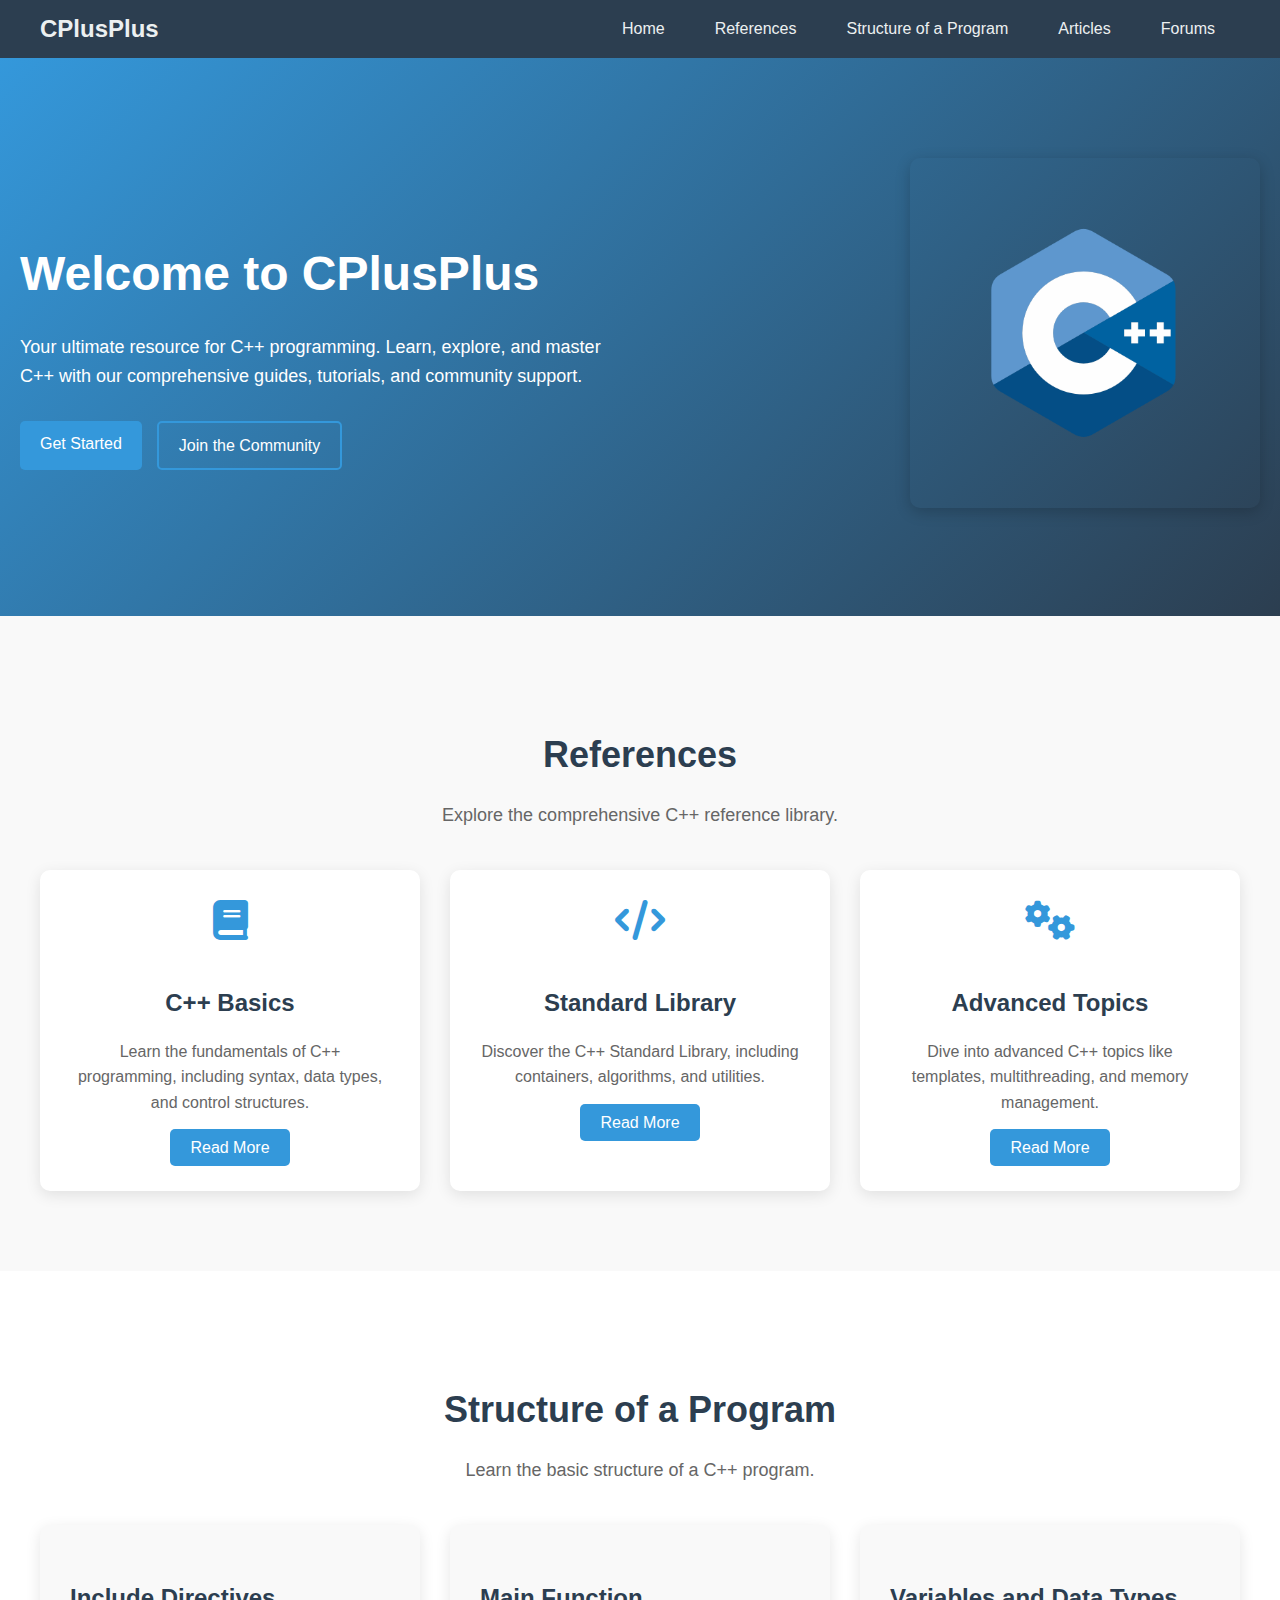
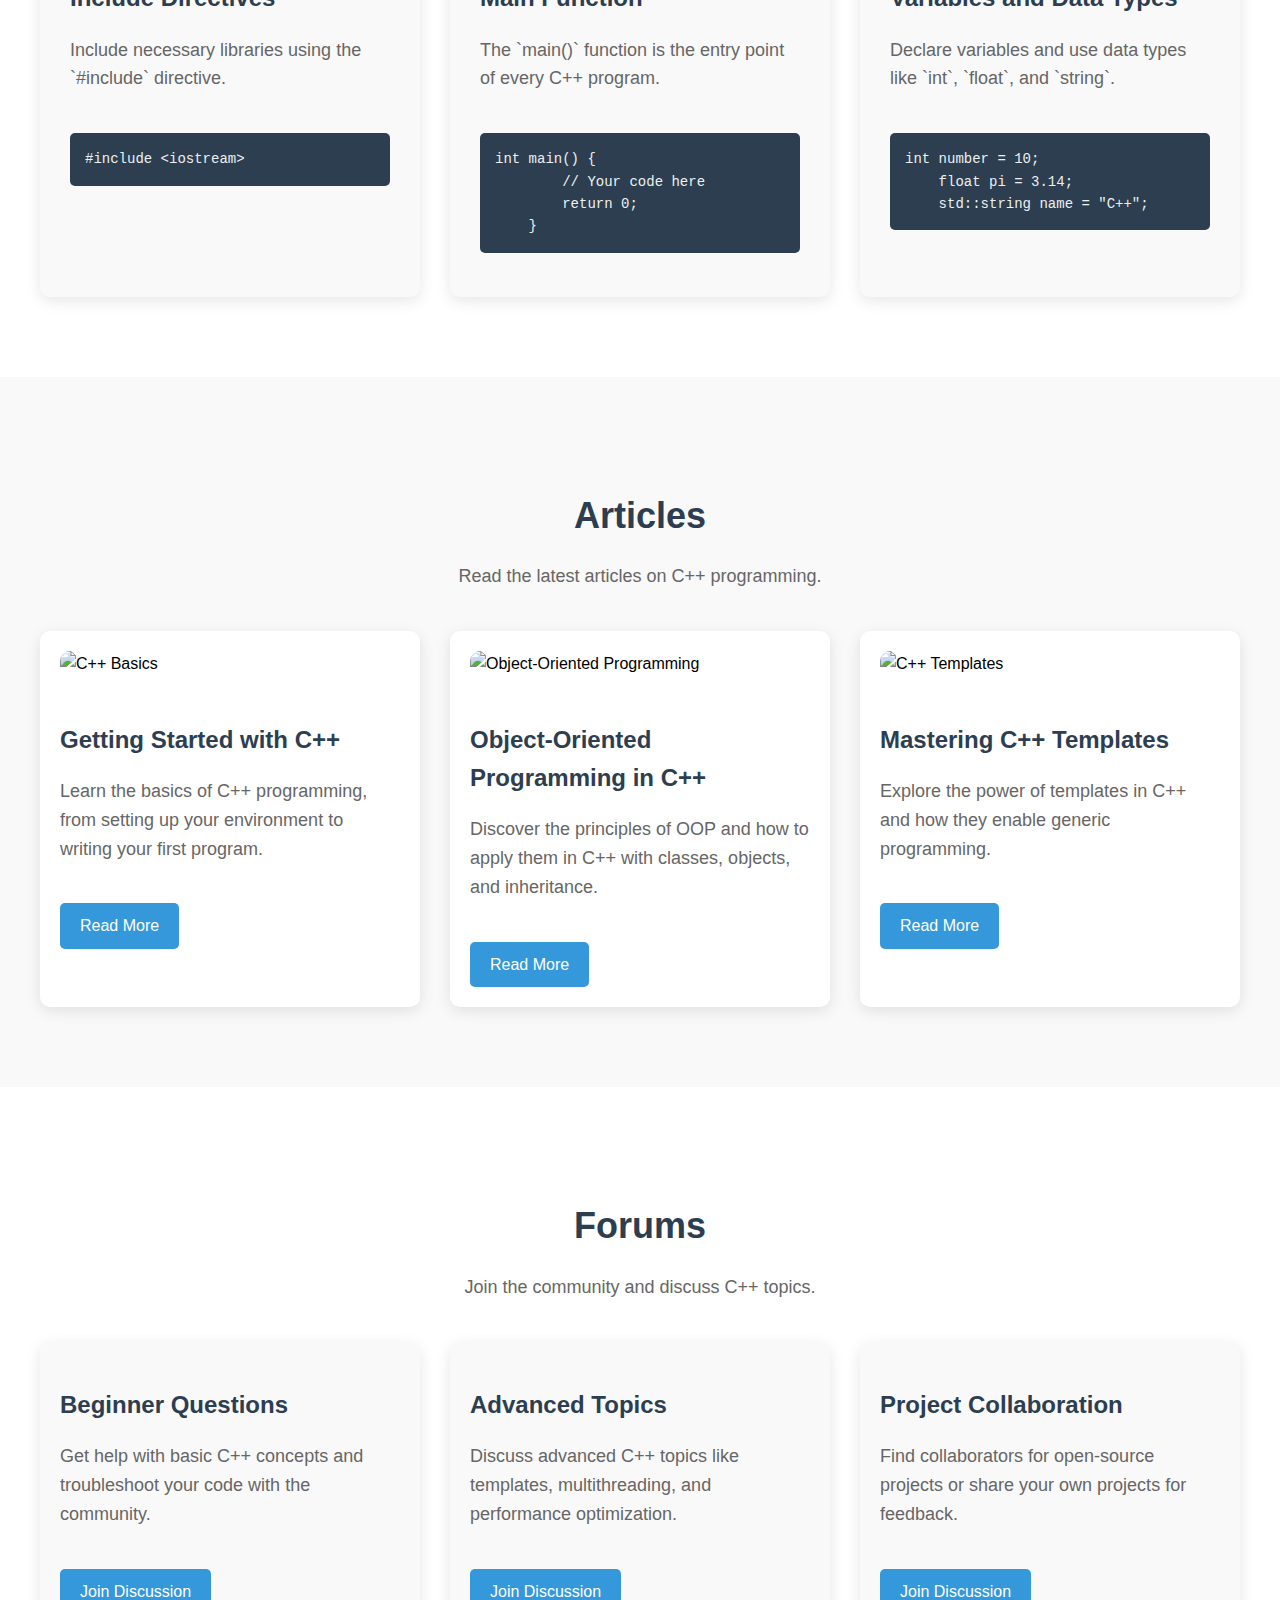
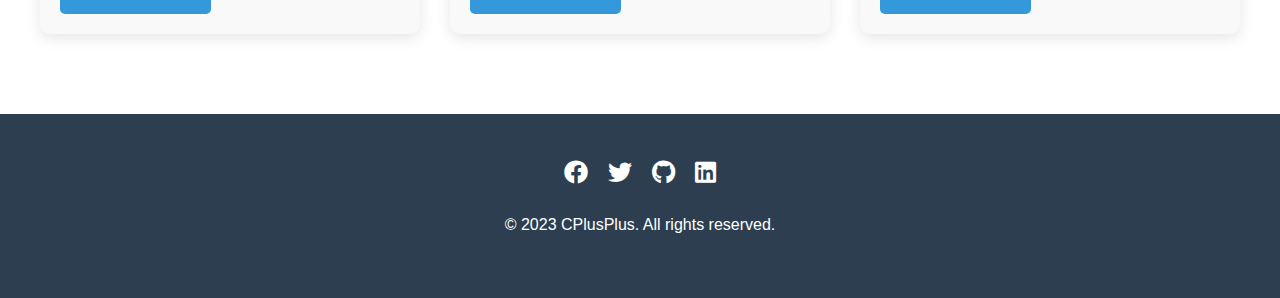
==== index.html @ 0ce4440e "updating the website" ====
<!DOCTYPE html>
<html lang="en">
<head>
    <meta charset="UTF-8">
    <meta name="viewport" content="width=device-width, initial-scale=1.0">
    <title>CPlusPlus Redesign</title>
    <link rel="stylesheet" href="https://cdnjs.cloudflare.com/ajax/libs/font-awesome/6.0.0-beta3/css/all.min.css">
    <link rel="stylesheet" href="style.css">
</head>
<body>
    <header>
        <nav>
            <div class="logo">CPlusPlus</div>
            <ul class="nav-links">
                <li><a href="#home">Home</a></li>
                <li><a href="#references">References</a></li>
                <li><a href="#structure">Structure of a Program</a></li>
                <li><a href="#articles">Articles</a></li>
                <li><a href="#forums">Forums</a></li>
            </ul>
        </nav>
    </header>

    <section id="home" class="hero">
        <div class="hero-content">
            <h1>Welcome to CPlusPlus</h1>
            <p>Your ultimate resource for C++ programming. Learn, explore, and master C++ with our comprehensive guides, tutorials, and community support.</p>
            <div class="cta-buttons">
                <a href="#references" class="btn">Get Started</a>
                <a href="#forums" class="btn btn-outline">Join the Community</a>
            </div>
        </div>
        <div class="hero-image">
            <img src="c-plus-plus-93c7ddd5cc.png" height="350px" width="350px" alt="C++ Programming">
        </div>
    </section>

    <section id="references" class="content">
        <h2>References</h2>
        <p class="subtitle">Explore the comprehensive C++ reference library.</p>
        <div class="reference-grid">
            <div class="reference-card">
                <i class="fas fa-book icon"></i>
                <h3>C++ Basics</h3>
                <p>Learn the fundamentals of C++ programming, including syntax, data types, and control structures.</p>
                <a href="#" class="btn">Read More</a>
            </div>
            <div class="reference-card">
                <i class="fas fa-code icon"></i>
                <h3>Standard Library</h3>
                <p>Discover the C++ Standard Library, including containers, algorithms, and utilities.</p>
                <a href="#" class="btn">Read More</a>
            </div>
            <div class="reference-card">
                <i class="fas fa-cogs icon"></i>
                <h3>Advanced Topics</h3>
                <p>Dive into advanced C++ topics like templates, multithreading, and memory management.</p>
                <a href="#" class="btn">Read More</a>
            </div>
        </div>
    </section>

    <section id="structure" class="content">
        <h2>Structure of a Program</h2>
        <p>Learn the basic structure of a C++ program.</p>
        <div class="structure-grid">
            <div class="structure-card">
                <h3>Include Directives</h3>
                <p>Include necessary libraries using the `#include` directive.</p>
                <pre><code>#include &lt;iostream&gt;</code></pre>
            </div>
            <div class="structure-card">
                <h3>Main Function</h3>
                <p>The `main()` function is the entry point of every C++ program.</p>
                <pre><code>int main() {
        // Your code here
        return 0;
    }</code></pre>
            </div>
            <div class="structure-card">
                <h3>Variables and Data Types</h3>
                <p>Declare variables and use data types like `int`, `float`, and `string`.</p>
                <pre><code>int number = 10;
    float pi = 3.14;
    std::string name = "C++";</code></pre>
            </div>
        </div>
    </section>

    <section id="articles" class="content">
        <h2>Articles</h2>
        <p>Read the latest articles on C++ programming.</p>
        <div class="articles-grid">
            <div class="article-card">
                <img src="https://via.placeholder.com/400x200" alt="C++ Basics">
                <h3>Getting Started with C++</h3>
                <p>Learn the basics of C++ programming, from setting up your environment to writing your first program.</p>
                <a href="#">Read More</a>
            </div>
            <div class="article-card">
                <img src="https://via.placeholder.com/400x200" alt="Object-Oriented Programming">
                <h3>Object-Oriented Programming in C++</h3>
                <p>Discover the principles of OOP and how to apply them in C++ with classes, objects, and inheritance.</p>
                <a href="#">Read More</a>
            </div>
            <div class="article-card">
                <img src="https://via.placeholder.com/400x200" alt="C++ Templates">
                <h3>Mastering C++ Templates</h3>
                <p>Explore the power of templates in C++ and how they enable generic programming.</p>
                <a href="#">Read More</a>
            </div>
        </div>
    </section>

    <section id="forums" class="content">
        <h2>Forums</h2>
        <p>Join the community and discuss C++ topics.</p>
        <div class="forums-grid">
            <div class="forum-card">
                <h3>Beginner Questions</h3>
                <p>Get help with basic C++ concepts and troubleshoot your code with the community.</p>
                <a href="#">Join Discussion</a>
            </div>
            <div class="forum-card">
                <h3>Advanced Topics</h3>
                <p>Discuss advanced C++ topics like templates, multithreading, and performance optimization.</p>
                <a href="#">Join Discussion</a>
            </div>
            <div class="forum-card">
                <h3>Project Collaboration</h3>
                <p>Find collaborators for open-source projects or share your own projects for feedback.</p>
                <a href="#">Join Discussion</a>
            </div>
        </div>
    </section>

    <button id="scrollToTopBtn" title="Go to top"><i class="fas fa-arrow-up"></i></button>

    <footer>
        <div class="social-icons">
            <a href="https://facebook.com" target="_blank" aria-label="Facebook"><i class="fab fa-facebook"></i></a>
            <a href="https://twitter.com" target="_blank" aria-label="Twitter"><i class="fab fa-twitter"></i></a>
            <a href="https://github.com" target="_blank" aria-label="GitHub"><i class="fab fa-github"></i></a>
            <a href="https://linkedin.com" target="_blank" aria-label="LinkedIn"><i class="fab fa-linkedin"></i></a>
        </div>
        <p>&copy; 2023 CPlusPlus. All rights reserved.</p>
    </footer>

    <script src="script.js"></script>
</body>
</html>
---- style.css ----
body {
    font-family: Arial, sans-serif;
    margin: 0;
    padding: 0;
    line-height: 1.6;
}

/* Header Styles */
header {
    background: #2c3e50;
    color: #fff;
    padding: 10px 20px;
    box-shadow: 0 2px 5px rgba(0, 0, 0, 0.1);
}

nav {
    display: flex;
    justify-content: space-between;
    align-items: center;
    max-width: 1200px;
    margin: 0 auto;
}

.logo {
    font-size: 24px;
    font-weight: bold;
    color: #ecf0f1;
}

.nav-links {
    list-style: none;
    display: flex;
    margin: 0;
    padding: 0;
}

.nav-links li {
    margin: 0 15px;
}

.nav-links a {
    color: #ecf0f1;
    text-decoration: none;
    font-size: 16px;
    padding: 5px 10px;
    transition: all 0.3s ease;
}

.nav-links a:hover {
    color: #3498db;
    background-color: rgba(255, 255, 255, 0.1);
    border-radius: 5px;
}

/* Hamburger Menu (Mobile) */
.hamburger {
    display: none;
    font-size: 24px;
    cursor: pointer;
}

/* Responsive Styles */
@media (max-width: 768px) {
    .nav-links {
        display: none;
        flex-direction: column;
        width: 100%;
        background: #2c3e50;
        position: absolute;
        top: 60px;
        left: 0;
    }

    .nav-links.active {
        display: flex;
    }

    .nav-links li {
        margin: 10px 0;
        text-align: center;
    }

    .hamburger {
        display: block;
    }
}

/* Hero Section Styles */
.hero {
    display: flex;
    justify-content: space-between;
    align-items: center;
    padding: 100px 20px;
    background: linear-gradient(135deg, #3498db, #2c3e50);
    color: #fff;
}

.hero-content {
    max-width: 600px;
}

.hero-content h1 {
    font-size: 48px;
    margin-bottom: 20px;
}

.hero-content p {
    font-size: 18px;
    margin-bottom: 30px;
}

.cta-buttons {
    display: flex;
    gap: 15px;
}

.btn {
    padding: 10px 20px;
    font-size: 16px;
    color: #fff;
    background-color: #3498db;
    border: none;
    border-radius: 5px;
    text-decoration: none;
    transition: all 0.3s ease;
}

.btn:hover {
    background-color: #2980b9;
}

.btn-outline {
    background-color: transparent;
    border: 2px solid #3498db;
}

.btn-outline:hover {
    background-color: #3498db;
    color: #fff;
}

.hero-image img {
    max-width: 100%;
    border-radius: 10px;
    box-shadow: 0 4px 15px rgba(0, 0, 0, 0.2);
}

/* Responsive Styles */
@media (max-width: 768px) {
    .hero {
        flex-direction: column;
        text-align: center;
        padding: 50px 20px;
    }

    .hero-content h1 {
        font-size: 36px;
    }

    .hero-content p {
        font-size: 16px;
    }

    .cta-buttons {
        flex-direction: column;
        align-items: center;
    }

    .hero-image {
        margin-top: 30px;
    }

    .nav-links {
        display: none;
        flex-direction: column;
        width: 100%;
        background: #2c3e50;
        position: absolute;
        top: 60px;
        left: 0;
    }

    .nav-links.active {
        display: flex;
    }

    .nav-links li {
        margin: 10px 0;
        text-align: center;
    }

    .hamburger {
        display: block;
    }
}

/* Content Section Styles */
.content {
    padding: 80px 20px;
    text-align: center;
    background-color: #f9f9f9;
}

.content h2 {
    font-size: 36px;
    margin-bottom: 10px;
    color: #2c3e50;
}

.content .subtitle {
    font-size: 18px;
    color: #666;
    margin-bottom: 40px;
}

/* Reference Grid Styles */
.reference-grid {
    display: grid;
    grid-template-columns: repeat(auto-fit, minmax(300px, 1fr));
    gap: 30px;
    max-width: 1200px;
    margin: 0 auto;
}

.reference-card {
    background: #fff;
    padding: 30px;
    border-radius: 10px;
    box-shadow: 0 4px 15px rgba(0, 0, 0, 0.1);
    transition: transform 0.3s ease, box-shadow 0.3s ease;
    text-align: center;
}

.reference-card:hover {
    transform: translateY(-10px);
    box-shadow: 0 8px 20px rgba(0, 0, 0, 0.15);
}

.reference-card .icon {
    font-size: 40px;
    color: #3498db;
    margin-bottom: 20px;
}

.reference-card h3 {
    font-size: 24px;
    color: #2c3e50;
    margin-bottom: 15px;
}

.reference-card p {
    font-size: 16px;
    color: #666;
    margin-bottom: 20px;
}

.reference-card .btn {
    padding: 10px 20px;
    font-size: 16px;
    color: #fff;
    background-color: #3498db;
    border: none;
    border-radius: 5px;
    text-decoration: none;
    transition: background-color 0.3s ease;
}

.reference-card .btn:hover {
    background-color: #2980b9;
}

/* Responsive Styles */
@media (max-width: 768px) {
    .reference-grid {
        grid-template-columns: 1fr;
    }

    .content h2 {
        font-size: 28px;
    }

    .content .subtitle {
        font-size: 16px;
    }
}


/* Structure of a Program Section Styles */
#structure {
    padding: 80px 20px;
    background-color: #fff;
    text-align: center;
}

#structure h2 {
    font-size: 36px;
    color: #2c3e50;
    margin-bottom: 10px;
}

#structure p {
    font-size: 18px;
    color: #666;
    margin-bottom: 40px;
}

.structure-grid {
    display: grid;
    grid-template-columns: repeat(auto-fit, minmax(300px, 1fr));
    gap: 30px;
    max-width: 1200px;
    margin: 0 auto;
}

.structure-card {
    background: #f9f9f9;
    padding: 30px;
    border-radius: 10px;
    box-shadow: 0 4px 15px rgba(0, 0, 0, 0.1);
    transition: transform 0.3s ease, box-shadow 0.3s ease;
    text-align: left;
}

.structure-card:hover {
    transform: translateY(-10px);
    box-shadow: 0 8px 20px rgba(0, 0, 0, 0.15);
}

.structure-card h3 {
    font-size: 24px;
    color: #2c3e50;
    margin-bottom: 15px;
}

.structure-card p {
    font-size: 16px;
    color: #666;
    margin-bottom: 20px;
}

.structure-card pre {
    background: #2c3e50;
    color: #ecf0f1;
    padding: 15px;
    border-radius: 5px;
    font-family: 'Courier New', Courier, monospace;
    font-size: 14px;
    text-align: left;
    overflow-x: auto;
}

.structure-card pre code {
    display: block;
}

/* Responsive Styles */
@media (max-width: 768px) {
    #structure h2 {
        font-size: 28px;
    }

    #structure p {
        font-size: 16px;
    }

    .structure-grid {
        grid-template-columns: 1fr;
    }
}


/* Articles Section Styles */
#articles {
    padding: 80px 20px;
    background-color: #f9f9f9;
    text-align: center;
}

#articles h2 {
    font-size: 36px;
    color: #2c3e50;
    margin-bottom: 10px;
}

#articles p {
    font-size: 18px;
    color: #666;
    margin-bottom: 40px;
}

.articles-grid {
    display: grid;
    grid-template-columns: repeat(auto-fit, minmax(300px, 1fr));
    gap: 30px;
    max-width: 1200px;
    margin: 0 auto;
}

.article-card {
    background: #fff;
    padding: 20px;
    border-radius: 10px;
    box-shadow: 0 4px 15px rgba(0, 0, 0, 0.1);
    transition: transform 0.3s ease, box-shadow 0.3s ease;
    text-align: left;
}

.article-card:hover {
    transform: translateY(-10px);
    box-shadow: 0 8px 20px rgba(0, 0, 0, 0.15);
}

.article-card img {
    width: 100%;
    border-radius: 10px;
    margin-bottom: 20px;
}

.article-card h3 {
    font-size: 24px;
    color: #2c3e50;
    margin-bottom: 15px;
}

.article-card p {
    font-size: 16px;
    color: #666;
    margin-bottom: 20px;
}

.article-card a {
    display: inline-block;
    padding: 10px 20px;
    font-size: 16px;
    color: #fff;
    background-color: #3498db;
    border-radius: 5px;
    text-decoration: none;
    transition: background-color 0.3s ease;
}

.article-card a:hover {
    background-color: #2980b9;
}

/* Responsive Styles */
@media (max-width: 768px) {
    #articles h2 {
        font-size: 28px;
    }

    #articles p {
        font-size: 16px;
    }

    .articles-grid {
        grid-template-columns: 1fr;
    }
}

/* Forums Section Styles */
#forums {
    padding: 80px 20px;
    background-color: #fff;
    text-align: center;
}

#forums h2 {
    font-size: 36px;
    color: #2c3e50;
    margin-bottom: 10px;
}

#forums p {
    font-size: 18px;
    color: #666;
    margin-bottom: 40px;
}

.forums-grid {
    display: grid;
    grid-template-columns: repeat(auto-fit, minmax(300px, 1fr));
    gap: 30px;
    max-width: 1200px;
    margin: 0 auto;
}

.forum-card {
    background: #f9f9f9;
    padding: 20px;
    border-radius: 10px;
    box-shadow: 0 4px 15px rgba(0, 0, 0, 0.1);
    transition: transform 0.3s ease, box-shadow 0.3s ease;
    text-align: left;
}

.forum-card:hover {
    transform: translateY(-10px);
    box-shadow: 0 8px 20px rgba(0, 0, 0, 0.15);
}

.forum-card h3 {
    font-size: 24px;
    color: #2c3e50;
    margin-bottom: 15px;
}

.forum-card p {
    font-size: 16px;
    color: #666;
    margin-bottom: 20px;
}

.forum-card a {
    display: inline-block;
    padding: 10px 20px;
    font-size: 16px;
    color: #fff;
    background-color: #3498db;
    border-radius: 5px;
    text-decoration: none;
    transition: background-color 0.3s ease;
}

.forum-card a:hover {
    background-color: #2980b9;
}

/* Responsive Styles */
@media (max-width: 768px) {
    #forums h2 {
        font-size: 28px;
    }

    #forums p {
        font-size: 16px;
    }

    .forums-grid {
        grid-template-columns: 1fr;
    }
}

/* Footer Styles */
footer {
    background-color: #2c3e50;
    color: #fff;
    padding: 40px 20px;
    text-align: center;
}

footer p {
    font-size: 16px;
    margin-bottom: 20px;
}

.social-icons {
    display: flex;
    justify-content: center;
    gap: 20px;
    margin-bottom: 20px;
}

.social-icons a {
    color: #fff;
    font-size: 24px;
    transition: color 0.3s ease;
}

.social-icons a:hover {
    color: #3498db;
}

/* Responsive Styles */
@media (max-width: 768px) {
    footer p {
        font-size: 14px;
    }

    .social-icons {
        gap: 15px;
    }

    .social-icons a {
        font-size: 20px;
    }
}

/* Scroll to Top Button Styles */
#scrollToTopBtn {
    display: none;
    position: fixed;
    bottom: 20px;
    right: 20px;
    z-index: 99;
    font-size: 18px;
    border: none;
    outline: none;
    background-color: #3498db;
    color: white;
    cursor: pointer;
    padding: 15px;
    border-radius: 50%;
    transition: background-color 0.3s ease, opacity 0.3s ease, transform 0.3s ease;
    opacity: 0.8;
}

#scrollToTopBtn:hover {
    background-color: #2980b9;
    opacity: 1;
    transform: scale(1.1);
}
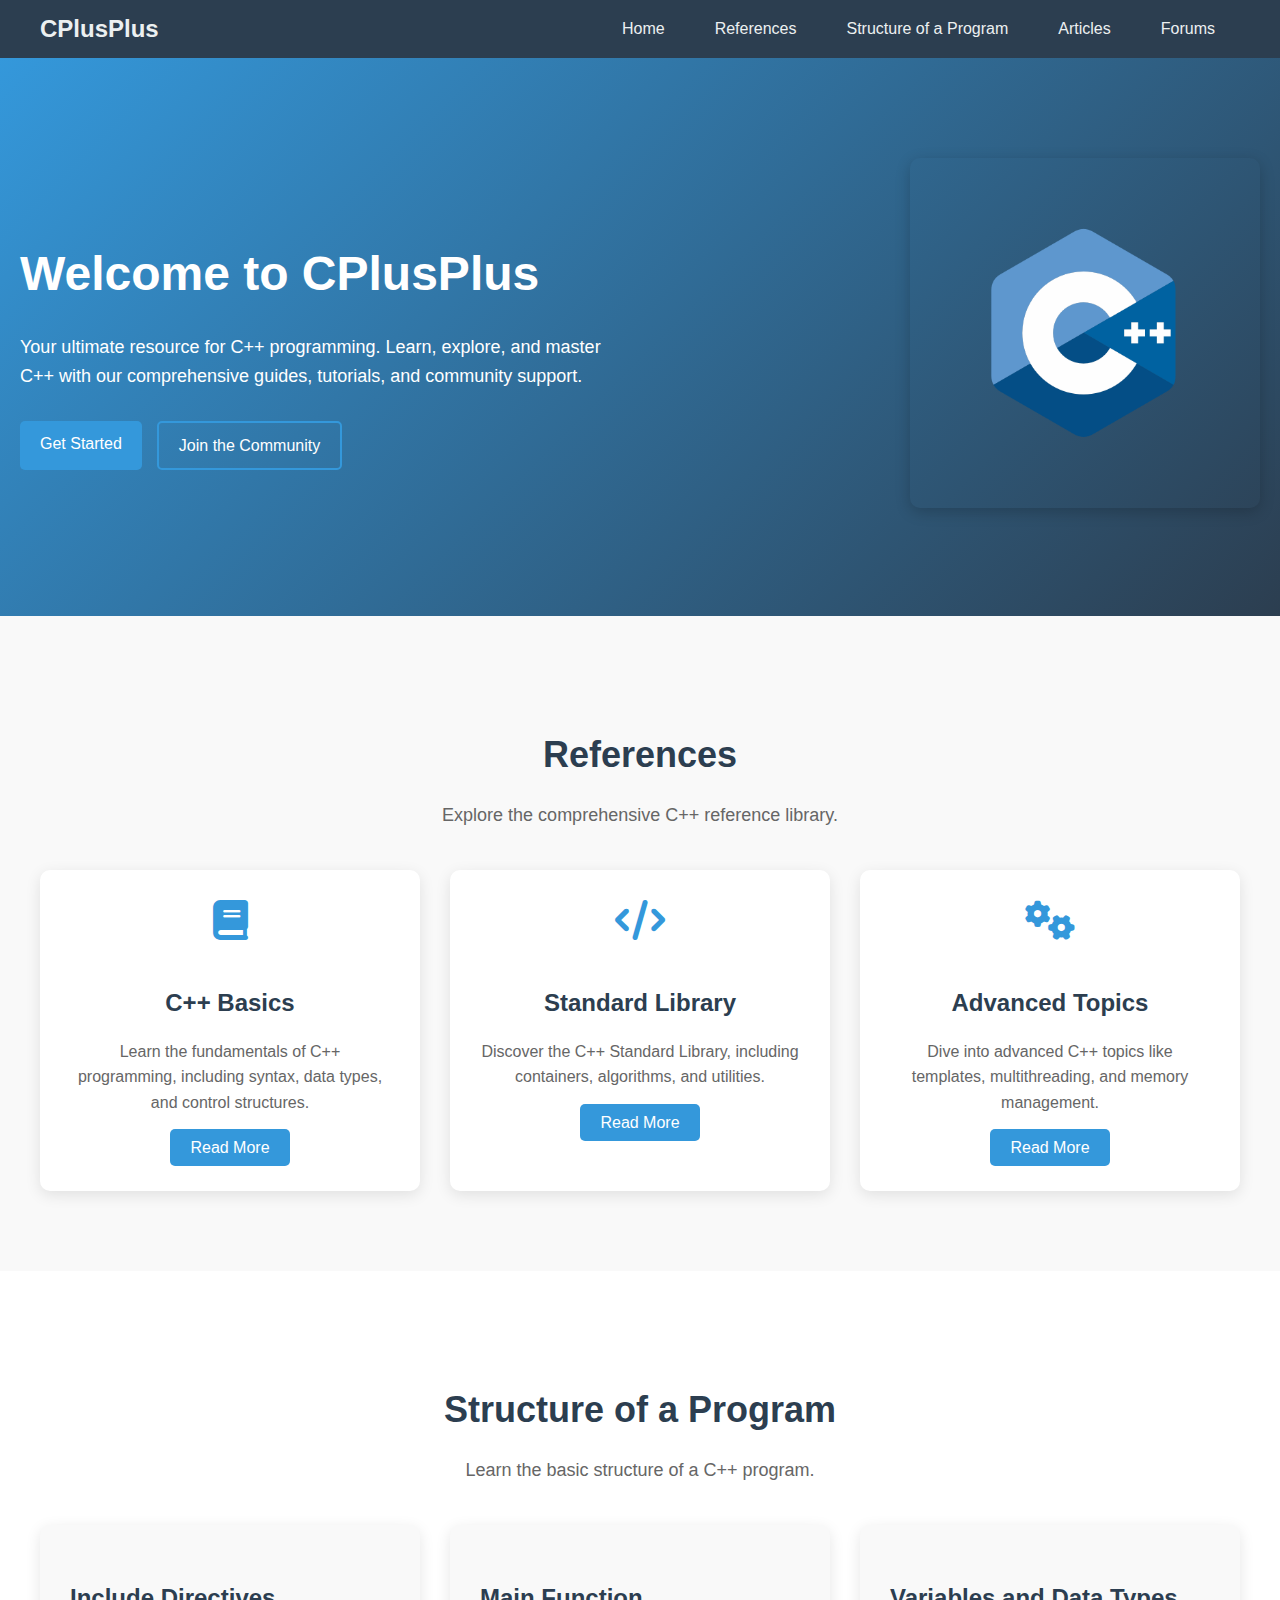
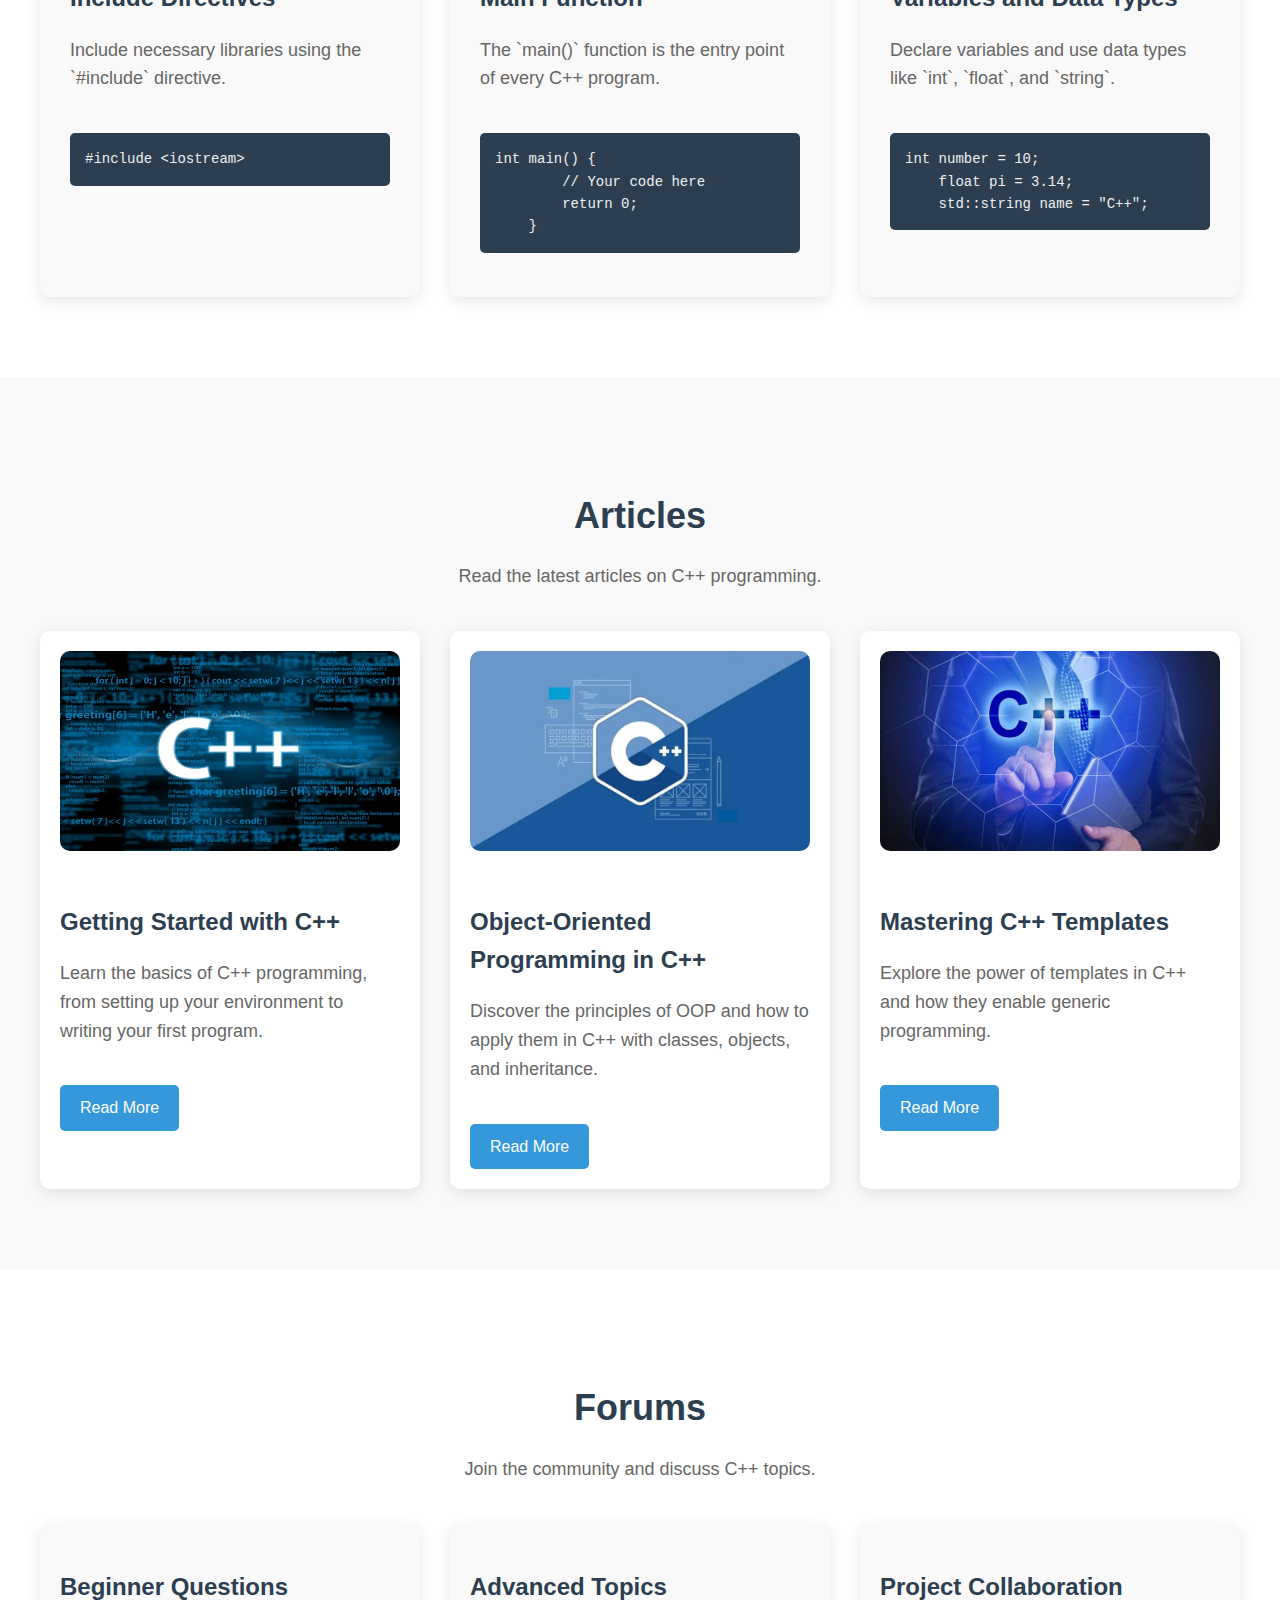
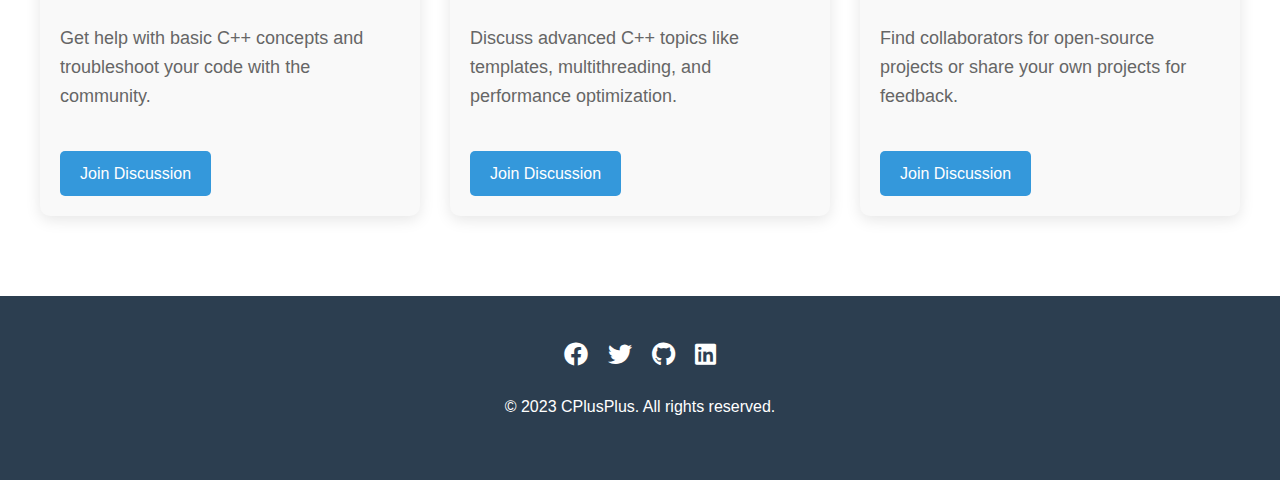
==== commit 3a60a27d: "updating the website and also added different pages" ====
--- a/index.html
+++ b/index.html
@@ -31,44 +31,52 @@
             </div>
         </div>
         <div class="hero-image">
-            <img src="c-plus-plus-93c7ddd5cc.png" height="350px" width="350px" alt="C++ Programming">
+            <img src="./images/c-plus-plus-93c7ddd5cc.png" height="350px" width="350px" alt="C++ Programming">
         </div>
     </section>
 
     <section id="references" class="content">
         <h2>References</h2>
         <p class="subtitle">Explore the comprehensive C++ reference library.</p>
+
         <div class="reference-grid">
+
             <div class="reference-card">
                 <i class="fas fa-book icon"></i>
                 <h3>C++ Basics</h3>
                 <p>Learn the fundamentals of C++ programming, including syntax, data types, and control structures.</p>
-                <a href="#" class="btn">Read More</a>
+                <a href="./cplus basics/cplusplus-basics.html" class="btn">Read More</a>
             </div>
+
             <div class="reference-card">
                 <i class="fas fa-code icon"></i>
                 <h3>Standard Library</h3>
                 <p>Discover the C++ Standard Library, including containers, algorithms, and utilities.</p>
-                <a href="#" class="btn">Read More</a>
+                <a href="./standard library/standard-library.html" class="btn">Read More</a>
             </div>
+
             <div class="reference-card">
                 <i class="fas fa-cogs icon"></i>
                 <h3>Advanced Topics</h3>
                 <p>Dive into advanced C++ topics like templates, multithreading, and memory management.</p>
-                <a href="#" class="btn">Read More</a>
+                <a href="./advanced/advanced-topics.html" class="btn">Read More</a>
             </div>
+
         </div>
     </section>
 
     <section id="structure" class="content">
+
         <h2>Structure of a Program</h2>
         <p>Learn the basic structure of a C++ program.</p>
+
         <div class="structure-grid">
             <div class="structure-card">
                 <h3>Include Directives</h3>
                 <p>Include necessary libraries using the `#include` directive.</p>
                 <pre><code>#include &lt;iostream&gt;</code></pre>
             </div>
+
             <div class="structure-card">
                 <h3>Main Function</h3>
                 <p>The `main()` function is the entry point of every C++ program.</p>
@@ -77,6 +85,7 @@
         return 0;
     }</code></pre>
             </div>
+            
             <div class="structure-card">
                 <h3>Variables and Data Types</h3>
                 <p>Declare variables and use data types like `int`, `float`, and `string`.</p>
@@ -84,53 +93,67 @@
     float pi = 3.14;
     std::string name = "C++";</code></pre>
             </div>
+
         </div>
+
     </section>
 
     <section id="articles" class="content">
+
         <h2>Articles</h2>
         <p>Read the latest articles on C++ programming.</p>
+
         <div class="articles-grid">
+
             <div class="article-card">
-                <img src="https://via.placeholder.com/400x200" alt="C++ Basics">
+                <img src="./images/c-code-on-dark-background-600nw-1896170293.webp" height="200px" width="50px" alt="C++ Basics">
                 <h3>Getting Started with C++</h3>
                 <p>Learn the basics of C++ programming, from setting up your environment to writing your first program.</p>
-                <a href="#">Read More</a>
+                <a href="./getting started/getting started.html">Read More</a>
             </div>
+
             <div class="article-card">
-                <img src="https://via.placeholder.com/400x200" alt="Object-Oriented Programming">
+                <img src="./images/1522635669452_11.webp" height="200px" width="50px" alt="Object-Oriented Programming">
                 <h3>Object-Oriented Programming in C++</h3>
                 <p>Discover the principles of OOP and how to apply them in C++ with classes, objects, and inheritance.</p>
-                <a href="#">Read More</a>
+                <a href="./oop/oop-in-cpp.html">Read More</a>
             </div>
+
             <div class="article-card">
-                <img src="https://via.placeholder.com/400x200" alt="C++ Templates">
+                <img src="./images/What_is_CPP.avif" height="200px" width="50px" alt="C++ Templates">
                 <h3>Mastering C++ Templates</h3>
                 <p>Explore the power of templates in C++ and how they enable generic programming.</p>
-                <a href="#">Read More</a>
+                <a href="./mastering/cpp-templates.html">Read More</a>
             </div>
+
         </div>
     </section>
 
     <section id="forums" class="content">
+
         <h2>Forums</h2>
         <p>Join the community and discuss C++ topics.</p>
+
         <div class="forums-grid">
+
             <div class="forum-card">
                 <h3>Beginner Questions</h3>
                 <p>Get help with basic C++ concepts and troubleshoot your code with the community.</p>
-                <a href="#">Join Discussion</a>
+                <a href="./beginner/beginner-questions.html">Join Discussion</a>
             </div>
+
             <div class="forum-card">
                 <h3>Advanced Topics</h3>
                 <p>Discuss advanced C++ topics like templates, multithreading, and performance optimization.</p>
-                <a href="#">Join Discussion</a>
+                <a href="./advanced dics/advanced-topics-forum.html">Join Discussion</a>
             </div>
+
             <div class="forum-card">
                 <h3>Project Collaboration</h3>
                 <p>Find collaborators for open-source projects or share your own projects for feedback.</p>
                 <a href="#">Join Discussion</a>
             </div>
+            
         </div>
     </section>
 
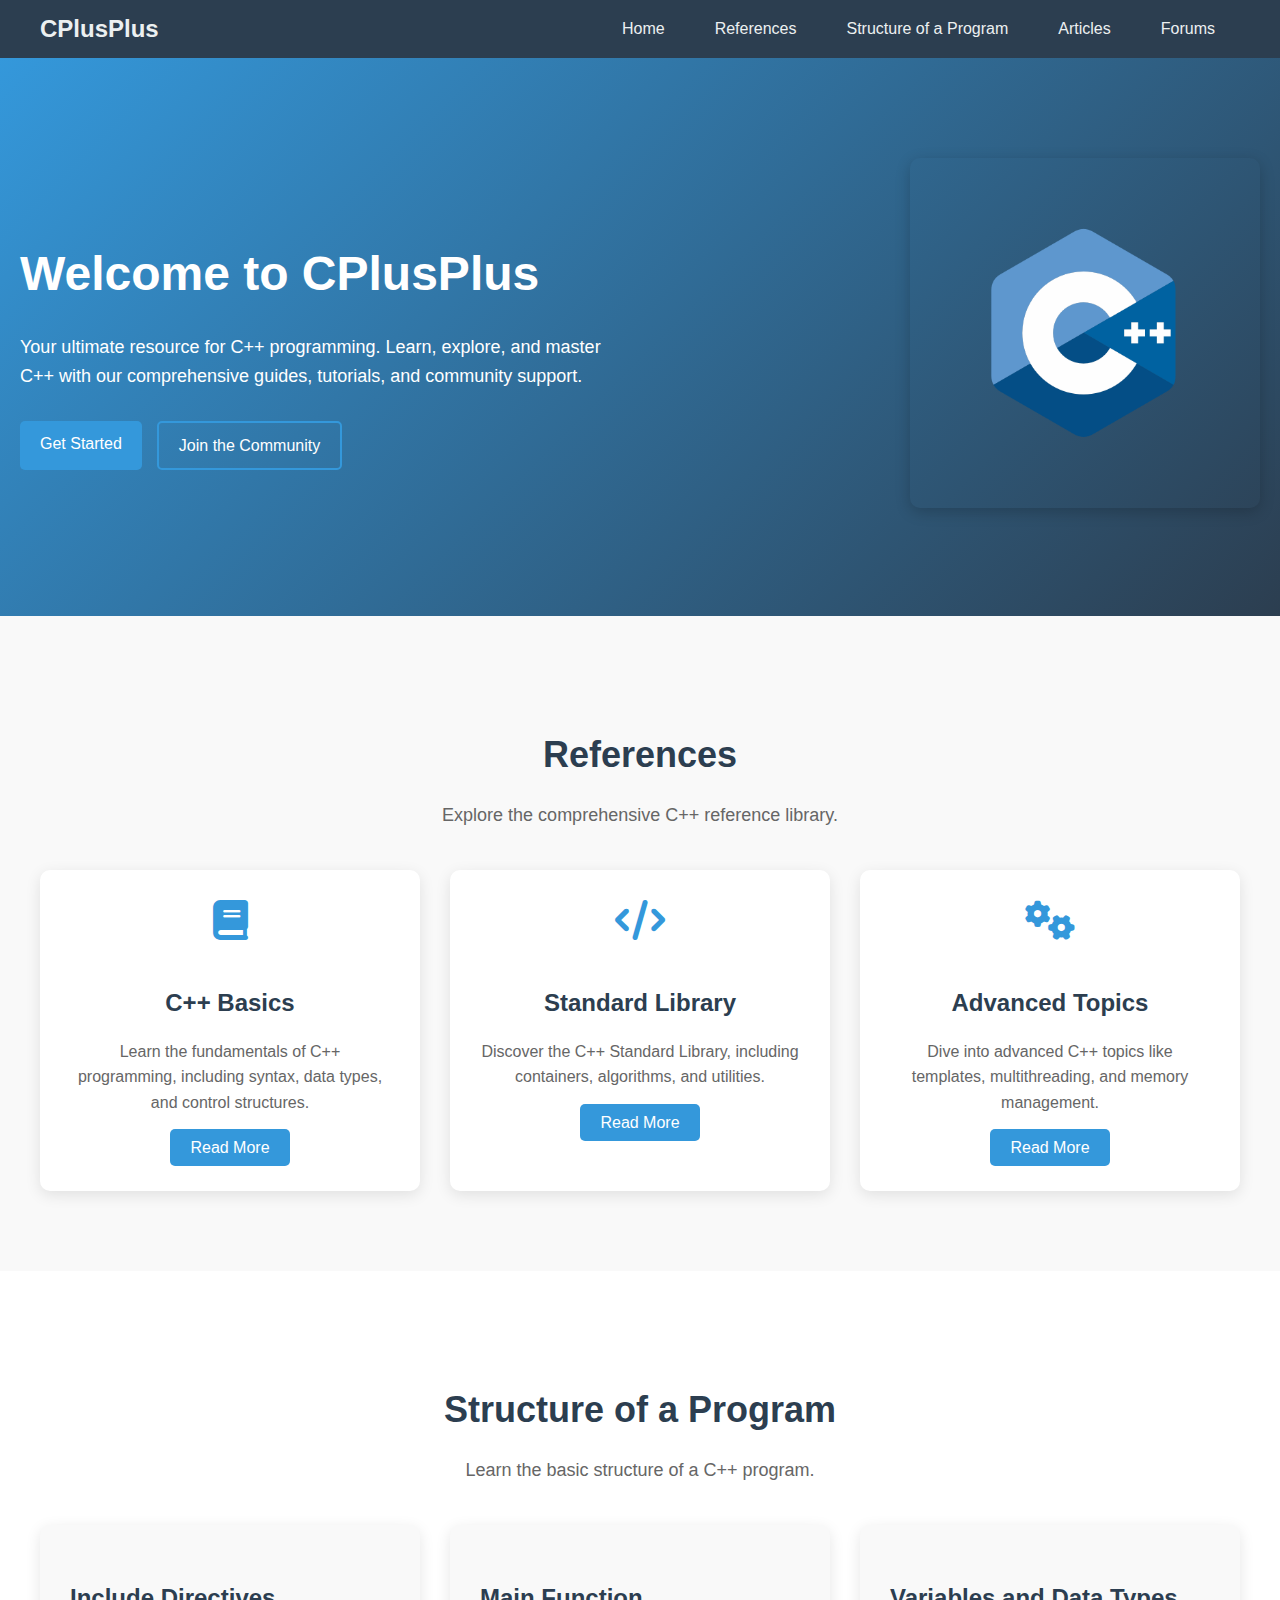
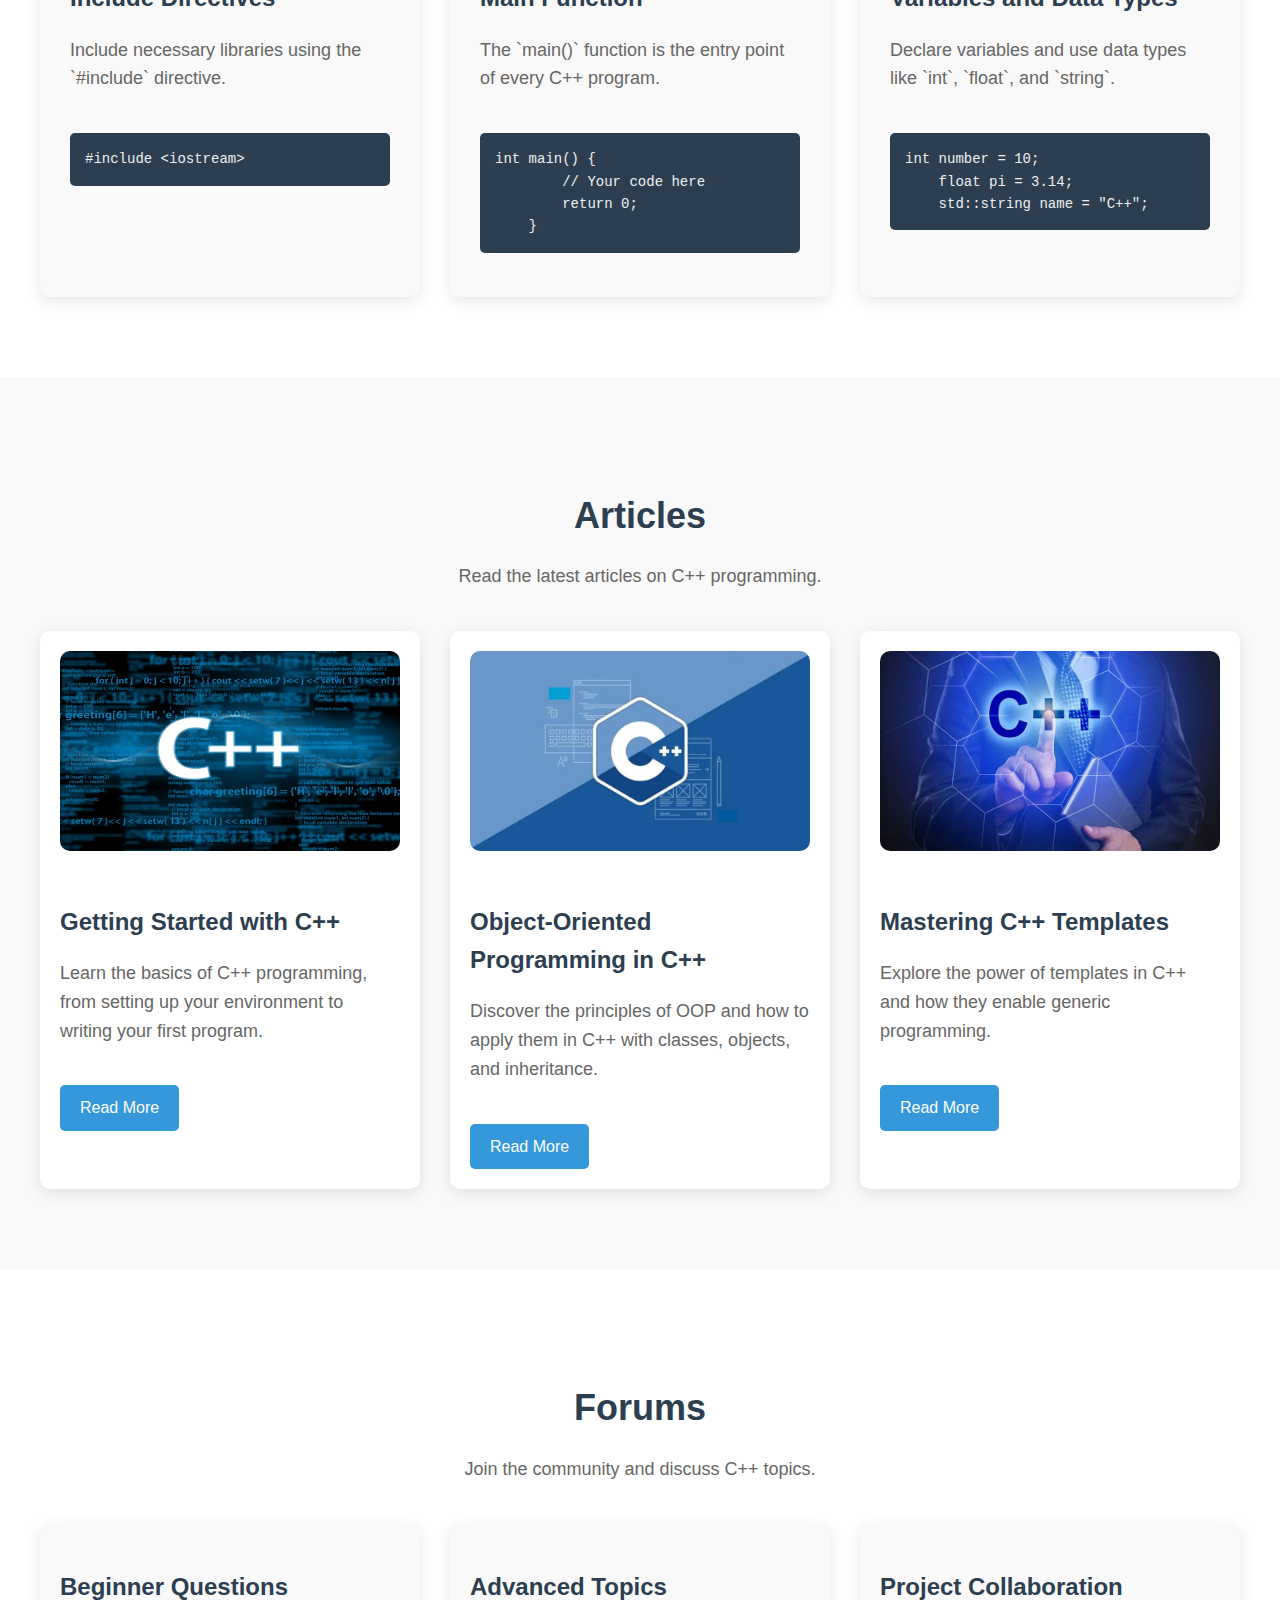
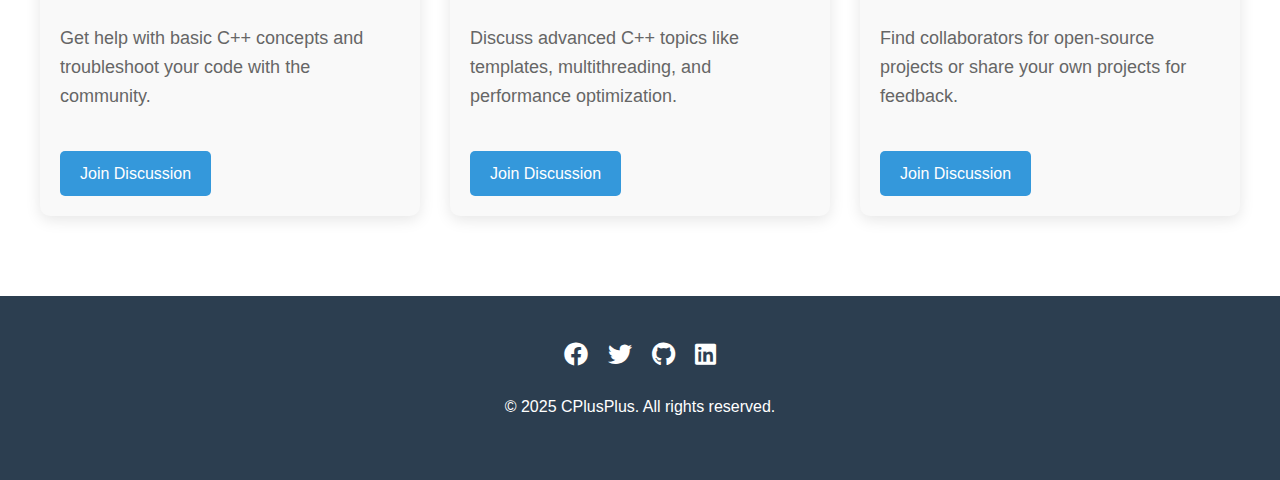
==== commit ec60768f: "updating the footer section" ====
--- a/index.html
+++ b/index.html
@@ -151,7 +151,7 @@
             <div class="forum-card">
                 <h3>Project Collaboration</h3>
                 <p>Find collaborators for open-source projects or share your own projects for feedback.</p>
-                <a href="#">Join Discussion</a>
+                <a href="./project/project-collaboration.html">Join Discussion</a>
             </div>
             
         </div>
@@ -166,7 +166,7 @@
             <a href="https://github.com" target="_blank" aria-label="GitHub"><i class="fab fa-github"></i></a>
             <a href="https://linkedin.com" target="_blank" aria-label="LinkedIn"><i class="fab fa-linkedin"></i></a>
         </div>
-        <p>&copy; 2023 CPlusPlus. All rights reserved.</p>
+        <p>&copy; 2025 CPlusPlus. All rights reserved.</p>
     </footer>
 
     <script src="script.js"></script>
